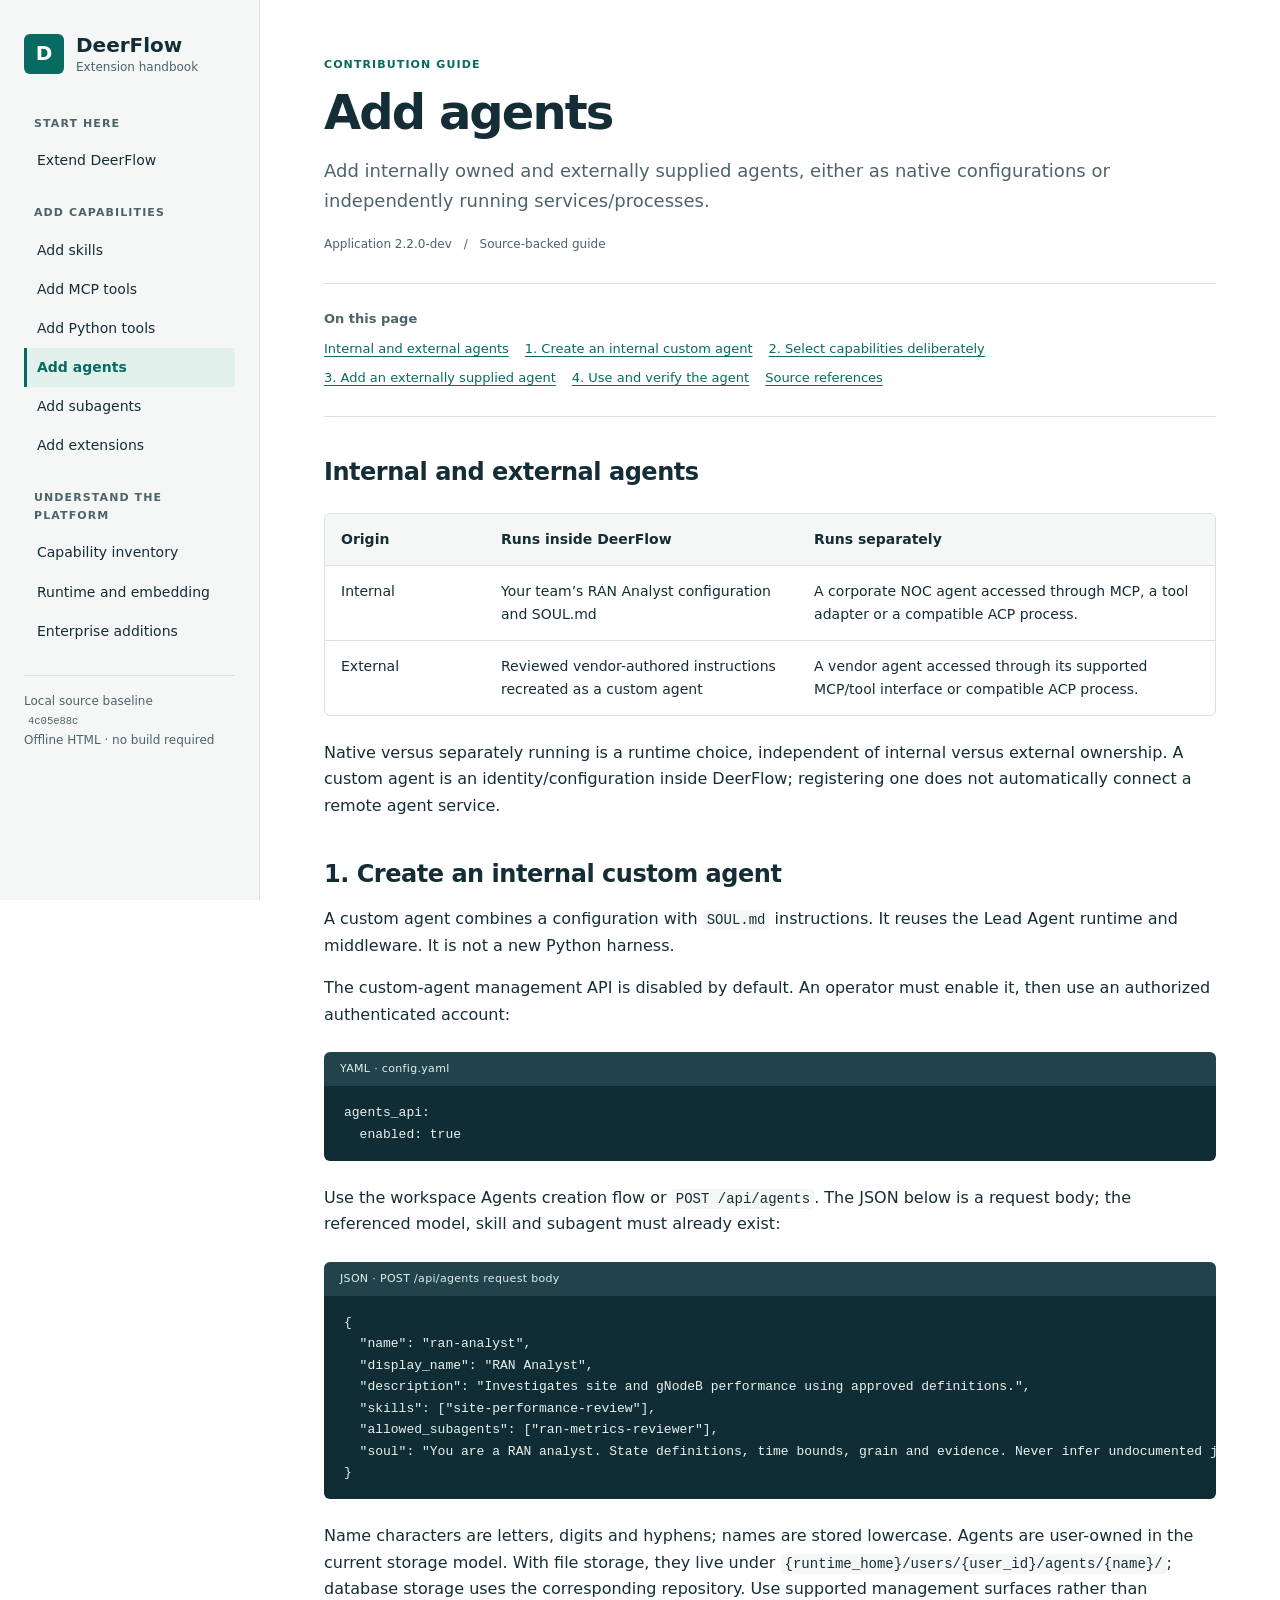
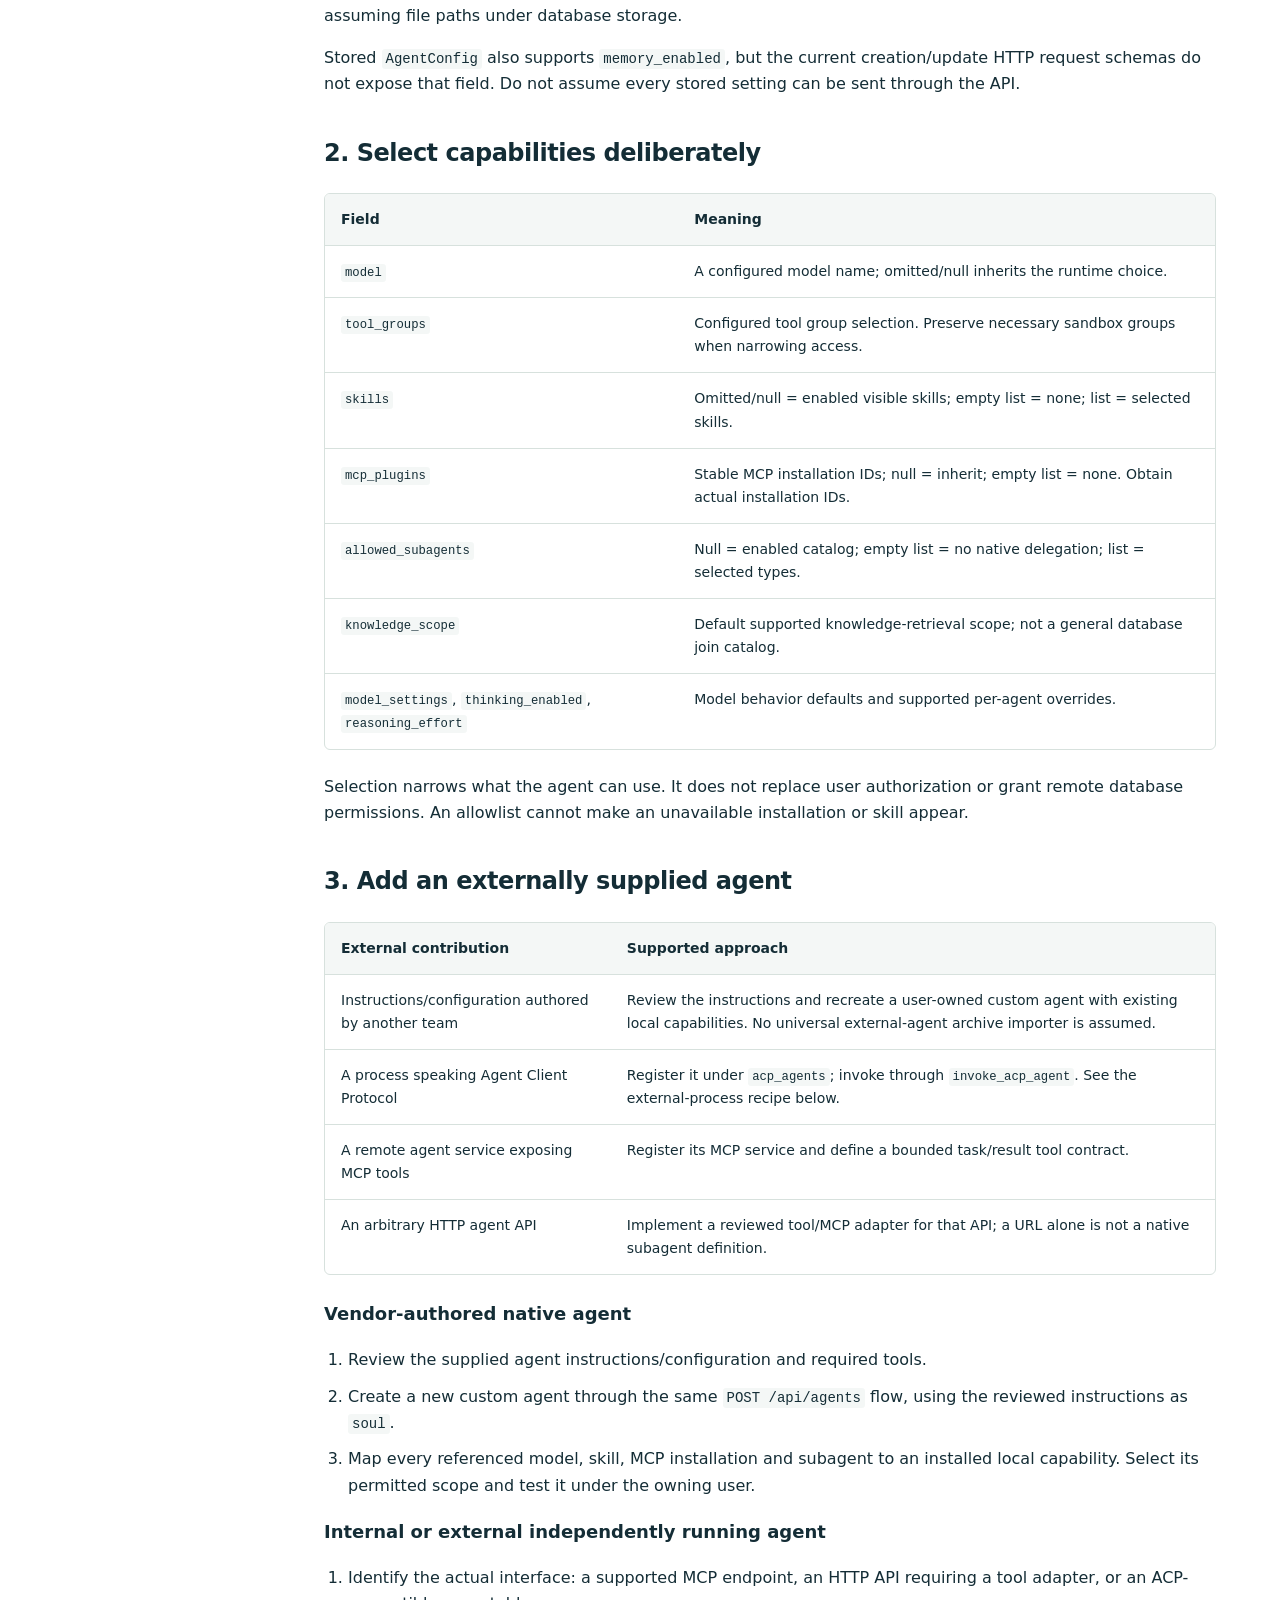
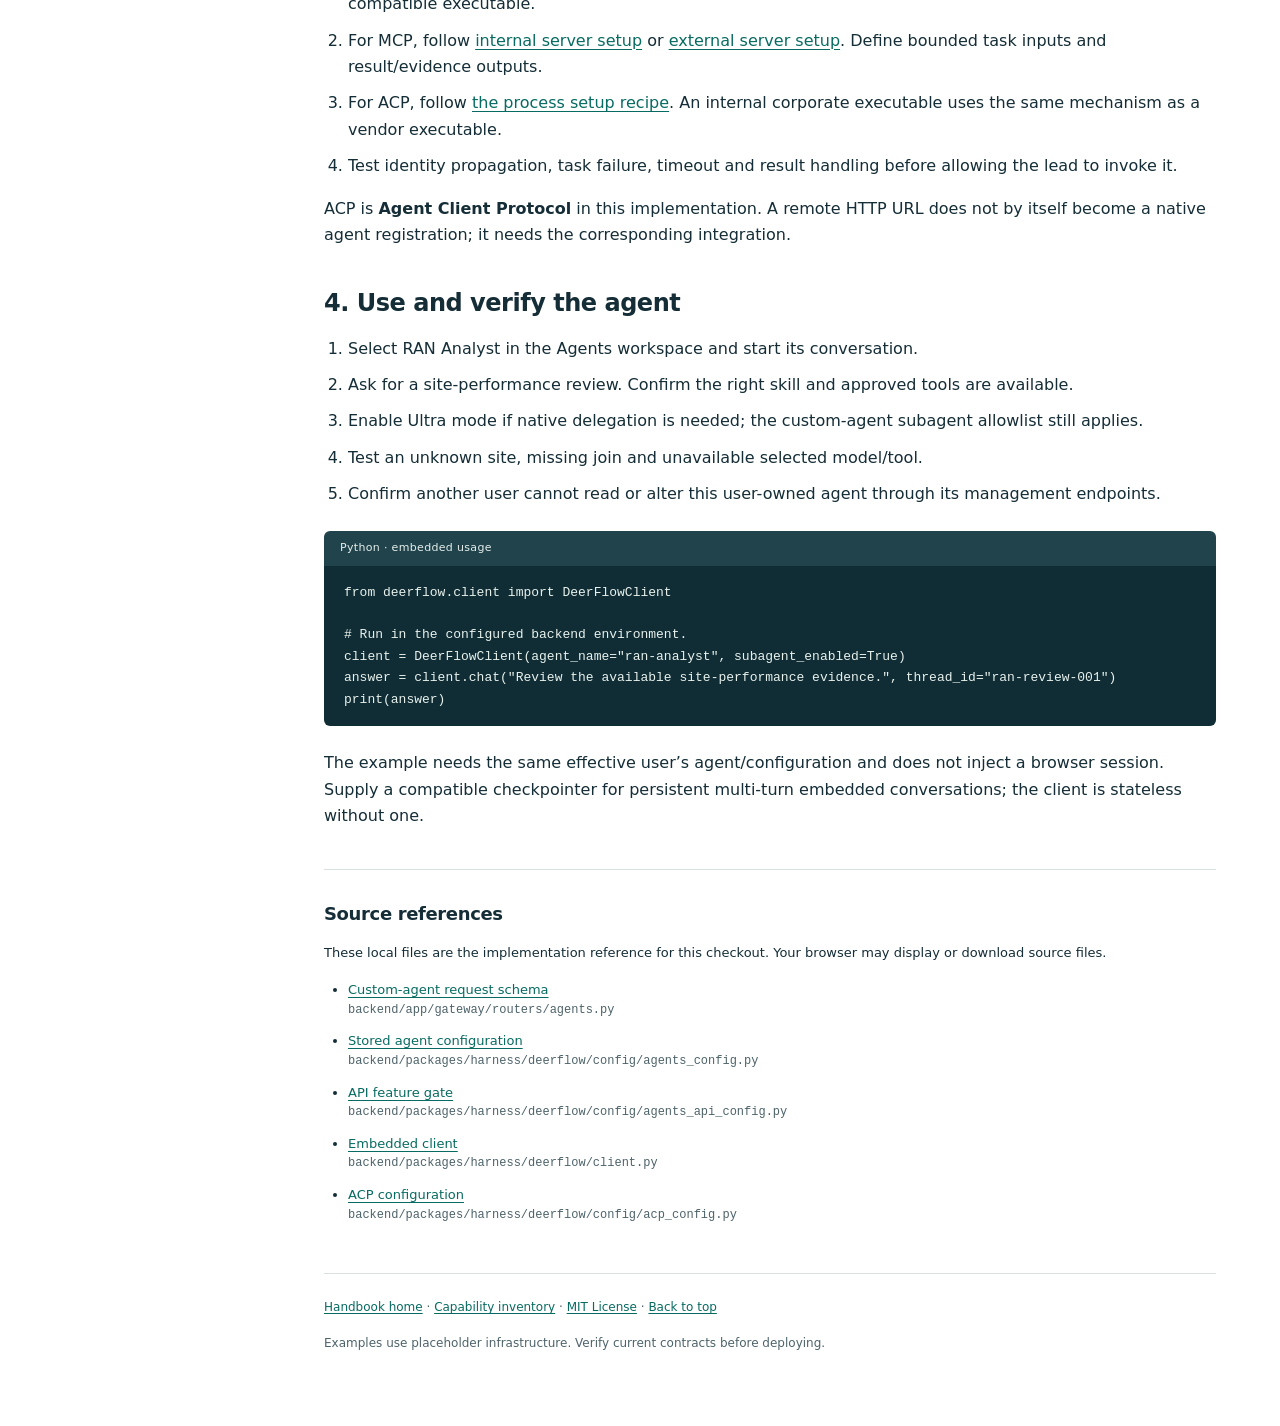
==== docs/adding-agents.html @ e8f8b947 "initial commit" ====
<!doctype html>
<html lang="en">
<head>
  <meta charset="utf-8">
  <meta name="viewport" content="width=device-width, initial-scale=1">
  <meta name="description" content="Add internally owned and externally supplied agents, either as native configurations or independently running services/processes.">
  <title>Add agents · DeerFlow handbook</title>
  <link rel="icon" href="assets/guide-icon.svg" type="image/svg+xml">
  <link rel="stylesheet" href="assets/guide.css">
</head>
<body>
  <a class="skip-link" href="#main">Skip to content</a>
  <aside class="sidebar">
    <a class="brand" href="index.html"><span class="brand-mark" aria-hidden="true">D</span><span>DeerFlow<span class="brand-sub">Extension handbook</span></span></a>
    <nav aria-label="Handbook navigation"><div class="nav-group"><p>Start here</p><a href="index.html">Extend DeerFlow</a></div><div class="nav-group"><p>Add capabilities</p><a href="adding-skills.html">Add skills</a><a href="adding-mcp-tools.html">Add MCP tools</a><a href="adding-tools.html">Add Python tools</a><a href="adding-agents.html" aria-current="page">Add agents</a><a href="adding-subagents.html">Add subagents</a><a href="adding-extensions.html">Add extensions</a></div><div class="nav-group"><p>Understand the platform</p><a href="capabilities.html">Capability inventory</a><a href="capabilities-runtime.html">Runtime and embedding</a><a href="enterprise-fit.html">Enterprise additions</a></div></nav>
    <div class="sidebar-meta">Local source baseline<br><code>4c05e88c</code><br>Offline HTML · no build required</div>
  </aside>
  <main id="main" tabindex="-1">
    <header class="page-header"><p class="eyebrow">Contribution guide</p><h1>Add agents</h1><p class="lede">Add internally owned and externally supplied agents, either as native configurations or independently running services/processes.</p><div class="baseline">Application 2.2.0-dev <span aria-hidden="true">/</span> Source-backed guide</div></header>
    <nav class="toc" aria-label="On this page"><span>On this page</span><a href="#origins">Internal and external agents</a><a href="#internal">1. Create an internal custom agent</a><a href="#selection">2. Select capabilities deliberately</a><a href="#external">3. Add an externally supplied agent</a><a href="#use">4. Use and verify the agent</a><a href="#sources">Source references</a></nav>
    <article><section id="origins"><h2>Internal and external agents</h2><div class="table-wrap" tabindex="0" role="region" aria-label="Reference table"><table><thead><tr><th scope="col">Origin</th><th scope="col">Runs inside DeerFlow</th><th scope="col">Runs separately</th></tr></thead><tbody><tr><td>Internal</td><td>Your team’s RAN Analyst configuration and SOUL.md</td><td>A corporate NOC agent accessed through MCP, a tool adapter or a compatible ACP process.</td></tr><tr><td>External</td><td>Reviewed vendor-authored instructions recreated as a custom agent</td><td>A vendor agent accessed through its supported MCP/tool interface or compatible ACP process.</td></tr></tbody></table></div><p>Native versus separately running is a runtime choice, independent of internal versus external ownership. A custom agent is an identity/configuration inside DeerFlow; registering one does not automatically connect a remote agent service.</p></section>
     <section id="internal"><h2>1. Create an internal custom agent</h2><p>A custom agent combines a configuration with <code>SOUL.md</code> instructions. It reuses the Lead Agent runtime and middleware. It is not a new Python harness.</p><p>The custom-agent management API is disabled by default. An operator must enable it, then use an authorized authenticated account:</p><div class="code-label">YAML · config.yaml</div><pre tabindex="0" role="region" aria-label="Code example"><code data-language="YAML · config.yaml">agents_api:
  enabled: true</code></pre><p>Use the workspace Agents creation flow or <code>POST /api/agents</code>. The JSON below is a request body; the referenced model, skill and subagent must already exist:</p><div class="code-label">JSON · POST /api/agents request body</div><pre tabindex="0" role="region" aria-label="Code example"><code data-language="JSON · POST /api/agents request body">{
  &quot;name&quot;: &quot;ran-analyst&quot;,
  &quot;display_name&quot;: &quot;RAN Analyst&quot;,
  &quot;description&quot;: &quot;Investigates site and gNodeB performance using approved definitions.&quot;,
  &quot;skills&quot;: [&quot;site-performance-review&quot;],
  &quot;allowed_subagents&quot;: [&quot;ran-metrics-reviewer&quot;],
  &quot;soul&quot;: &quot;You are a RAN analyst. State definitions, time bounds, grain and evidence. Never infer undocumented joins.&quot;
}</code></pre><p>Name characters are letters, digits and hyphens; names are stored lowercase. Agents are user-owned in the current storage model. With file storage, they live under <code>{runtime_home}/users/{user_id}/agents/{name}/</code>; database storage uses the corresponding repository. Use supported management surfaces rather than assuming file paths under database storage.</p><p>Stored <code>AgentConfig</code> also supports <code>memory_enabled</code>, but the current creation/update HTTP request schemas do not expose that field. Do not assume every stored setting can be sent through the API.</p></section>
     <section id="selection"><h2>2. Select capabilities deliberately</h2><div class="table-wrap" tabindex="0" role="region" aria-label="Reference table"><table><thead><tr><th scope="col">Field</th><th scope="col">Meaning</th></tr></thead><tbody><tr><td><code>model</code></td><td>A configured model name; omitted/null inherits the runtime choice.</td></tr><tr><td><code>tool_groups</code></td><td>Configured tool group selection. Preserve necessary sandbox groups when narrowing access.</td></tr><tr><td><code>skills</code></td><td>Omitted/null = enabled visible skills; empty list = none; list = selected skills.</td></tr><tr><td><code>mcp_plugins</code></td><td>Stable MCP installation IDs; null = inherit; empty list = none. Obtain actual installation IDs.</td></tr><tr><td><code>allowed_subagents</code></td><td>Null = enabled catalog; empty list = no native delegation; list = selected types.</td></tr><tr><td><code>knowledge_scope</code></td><td>Default supported knowledge-retrieval scope; not a general database join catalog.</td></tr><tr><td><code>model_settings</code>, <code>thinking_enabled</code>, <code>reasoning_effort</code></td><td>Model behavior defaults and supported per-agent overrides.</td></tr></tbody></table></div><p>Selection narrows what the agent can use. It does not replace user authorization or grant remote database permissions. An allowlist cannot make an unavailable installation or skill appear.</p></section>
     <section id="external"><h2>3. Add an externally supplied agent</h2><div class="table-wrap" tabindex="0" role="region" aria-label="Reference table"><table><thead><tr><th scope="col">External contribution</th><th scope="col">Supported approach</th></tr></thead><tbody><tr><td>Instructions/configuration authored by another team</td><td>Review the instructions and recreate a user-owned custom agent with existing local capabilities. No universal external-agent archive importer is assumed.</td></tr><tr><td>A process speaking Agent Client Protocol</td><td>Register it under <code>acp_agents</code>; invoke through <code>invoke_acp_agent</code>. See the external-process recipe below.</td></tr><tr><td>A remote agent service exposing MCP tools</td><td>Register its MCP service and define a bounded task/result tool contract.</td></tr><tr><td>An arbitrary HTTP agent API</td><td>Implement a reviewed tool/MCP adapter for that API; a URL alone is not a native subagent definition.</td></tr></tbody></table></div><h3>Vendor-authored native agent</h3><ol><li>Review the supplied agent instructions/configuration and required tools.</li><li>Create a new custom agent through the same <code>POST /api/agents</code> flow, using the reviewed instructions as <code>soul</code>.</li><li>Map every referenced model, skill, MCP installation and subagent to an installed local capability. Select its permitted scope and test it under the owning user.</li></ol><h3>Internal or external independently running agent</h3><ol><li>Identify the actual interface: a supported MCP endpoint, an HTTP API requiring a tool adapter, or an ACP-compatible executable.</li><li>For MCP, follow <a href="adding-mcp-tools.html#connect">internal server setup</a> or <a href="adding-mcp-tools.html#external">external server setup</a>. Define bounded task inputs and result/evidence outputs.</li><li>For ACP, follow <a href="adding-subagents.html#external">the process setup recipe</a>. An internal corporate executable uses the same mechanism as a vendor executable.</li><li>Test identity propagation, task failure, timeout and result handling before allowing the lead to invoke it.</li></ol><p>ACP is <strong>Agent Client Protocol</strong> in this implementation. A remote HTTP URL does not by itself become a native agent registration; it needs the corresponding integration.</p></section>
     <section id="use"><h2>4. Use and verify the agent</h2><ol><li>Select RAN Analyst in the Agents workspace and start its conversation.</li><li>Ask for a site-performance review. Confirm the right skill and approved tools are available.</li><li>Enable Ultra mode if native delegation is needed; the custom-agent subagent allowlist still applies.</li><li>Test an unknown site, missing join and unavailable selected model/tool.</li><li>Confirm another user cannot read or alter this user-owned agent through its management endpoints.</li></ol><div class="code-label">Python · embedded usage</div><pre tabindex="0" role="region" aria-label="Code example"><code data-language="Python · embedded usage">from deerflow.client import DeerFlowClient

# Run in the configured backend environment.
client = DeerFlowClient(agent_name=&quot;ran-analyst&quot;, subagent_enabled=True)
answer = client.chat(&quot;Review the available site-performance evidence.&quot;, thread_id=&quot;ran-review-001&quot;)
print(answer)</code></pre><p>The example needs the same effective user’s agent/configuration and does not inject a browser session. Supply a compatible checkpointer for persistent multi-turn embedded conversations; the client is stateless without one.</p></section><section id="sources" class="sources"><h2>Source references</h2><p>These local files are the implementation reference for this checkout. Your browser may display or download source files.</p><ul><li><a href="../backend/app/gateway/routers/agents.py">Custom-agent request schema</a> <span class="source-path">backend/app/gateway/routers/agents.py</span></li><li><a href="../backend/packages/harness/deerflow/config/agents_config.py">Stored agent configuration</a> <span class="source-path">backend/packages/harness/deerflow/config/agents_config.py</span></li><li><a href="../backend/packages/harness/deerflow/config/agents_api_config.py">API feature gate</a> <span class="source-path">backend/packages/harness/deerflow/config/agents_api_config.py</span></li><li><a href="../backend/packages/harness/deerflow/client.py">Embedded client</a> <span class="source-path">backend/packages/harness/deerflow/client.py</span></li><li><a href="../backend/packages/harness/deerflow/config/acp_config.py">ACP configuration</a> <span class="source-path">backend/packages/harness/deerflow/config/acp_config.py</span></li></ul></section></article>
    <footer><p><a href="index.html">Handbook home</a> · <a href="capabilities.html">Capability inventory</a> · <a href="LICENSE">MIT License</a> · <a href="#main">Back to top</a></p><p>Examples use placeholder infrastructure. Verify current contracts before deploying.</p></footer>
  </main>
</body>
</html>
---- docs/assets/guide.css ----
:root {
  --ink: #142d36;
  --muted: #4d636a;
  --accent: #076b61;
  --accent-soft: #e3f1ed;
  --paper: #fff;
  --surface: #f4f7f6;
  --line: #d7e1dd;
  --code: #102c35;
  color-scheme: light;
  font-family: "Segoe UI", system-ui, sans-serif;
  font-size: 16px;
  line-height: 1.65;
  color: var(--ink);
  background: var(--paper);
}
* { box-sizing: border-box; }
body { margin: 0; }
a { color: var(--accent); text-underline-offset: .2em; }
a:hover { text-decoration-thickness: 2px; }
a:focus-visible, summary:focus-visible, .table-wrap:focus-visible, pre:focus-visible {
  outline: 3px solid var(--accent);
  outline-offset: 4px;
}
.skip-link {
  position: fixed;
  top: .5rem;
  left: .5rem;
  padding: .5rem 1rem;
  background: var(--paper);
  z-index: 5;
  transform: translateY(-180%);
}
.skip-link:focus { transform: translateY(0); }
.sidebar {
  width: 260px;
  position: fixed;
  inset: 0 auto 0 0;
  overflow-y: auto;
  border-right: 1px solid var(--line);
  padding: 2rem 1.5rem;
  background: var(--surface);
}
.brand {
  display: flex;
  align-items: center;
  gap: .75rem;
  color: var(--ink);
  text-decoration: none;
  font-size: 1.25rem;
  font-weight: 700;
  line-height: 1.35;
  margin-bottom: 2.5rem;
}
.brand-mark {
  background: var(--accent);
  color: white;
  display: grid;
  place-items: center;
  width: 2.5rem;
  height: 2.5rem;
  border-radius: .375rem;
}
.brand-sub { display: block; color: var(--muted); font-size: .75rem; font-weight: 400; }
.nav-group { margin-bottom: 1.5rem; }
.nav-group p, .eyebrow {
  font-size: .6875rem;
  text-transform: uppercase;
  letter-spacing: .1em;
  font-weight: 700;
}
.nav-group p { margin: 0 0 .5rem .625rem; color: var(--muted); }
.nav-group a {
  display: block;
  text-decoration: none;
  color: var(--ink);
  font-size: .875rem;
  padding: .5rem .625rem;
  border-left: 3px solid transparent;
}
.nav-group a:hover { background: var(--accent-soft); }
.nav-group a[aria-current="page"] { background: var(--accent-soft); border-color: var(--accent); color: var(--accent); font-weight: 650; }
.sidebar-meta { border-top: 1px solid var(--line); padding-top: 1rem; color: var(--muted); font-size: .75rem; }
main { margin-left: 260px; padding: 3.5rem clamp(1.5rem, 5vw, 5rem); max-width: 1360px; }
.page-header { border-bottom: 1px solid var(--line); padding-bottom: 1.75rem; margin-bottom: 1.5rem; }
.eyebrow { color: var(--accent); margin: 0 0 .75rem; }
h1 { font-size: clamp(2rem, 4vw, 3rem); letter-spacing: -.04em; line-height: 1.12; margin: 0 0 1rem; font-weight: 700; }
.lede { color: var(--muted); font-size: 1.125rem; max-width: 52rem; margin: 0; }
.baseline { margin-top: 1.25rem; font-size: .75rem; color: var(--muted); }
.baseline span { padding: 0 .5rem; }
.toc { display: flex; flex-wrap: wrap; gap: .5rem 1rem; font-size: .8125rem; padding: 0 0 1.75rem; border-bottom: 1px solid var(--line); }
.toc > span { width: 100%; color: var(--muted); font-weight: 600; }
article { max-width: 64rem; }
section { margin: 2.5rem 0; scroll-margin-top: 1rem; }
h2 { font-size: 1.5rem; line-height: 1.3; letter-spacing: -.02em; margin: 0 0 1rem; }
h3 { font-size: 1.125rem; }
p { margin: 0 0 1rem; }
li { margin-bottom: .625rem; }
ol, ul { padding-left: 1.5rem; }
code { font-family: Consolas, "SFMono-Regular", monospace; font-size: .875em; background: var(--surface); padding: .125rem .25rem; border-radius: .2rem; overflow-wrap: anywhere; }
.code-label { font-size: .6875rem; letter-spacing: .03em; background: #20434c; color: #e6eeeb; padding: .5rem 1rem; margin-top: 1.5rem; border-radius: .375rem .375rem 0 0; }
pre { background: var(--code); color: #e8f2ed; padding: 1rem 1.25rem; overflow: auto; margin: 0 0 1.5rem; border-radius: 0 0 .375rem .375rem; font-size: .8125rem; line-height: 1.65; tab-size: 4; }
pre code { background: none; padding: 0; border-radius: 0; font-size: inherit; overflow-wrap: normal; }
.table-wrap { overflow-x: auto; max-width: 100%; margin: 1.5rem 0; border: 1px solid var(--line); border-radius: .375rem; }
table { width: 100%; border-collapse: collapse; font-size: .875rem; text-align: left; }
th, td { padding: .875rem 1rem; vertical-align: top; border-bottom: 1px solid var(--line); overflow-wrap: anywhere; }
th { background: var(--surface); font-weight: 650; }
tr:last-child td { border-bottom: none; }
td:first-child { min-width: 10rem; }
.note { border-left: 4px solid var(--accent); background: var(--accent-soft); padding: 1rem 1.25rem; margin: 1.5rem 0; font-size: .9375rem; }
.note strong { display: block; margin-bottom: .25rem; }
.status { display: inline-block; padding: .25rem .625rem; font-size: .75rem; color: var(--accent); background: var(--accent-soft); font-weight: 650; border-radius: .25rem; margin-bottom: 1rem; }
details { border: 1px solid var(--line); border-radius: .375rem; padding: 1rem 1.25rem; margin: 1.5rem 0; }
summary { cursor: pointer; color: var(--accent); font-weight: 650; }
details[open] summary { margin-bottom: 1rem; }
.reading-list { border-top: 1px solid var(--line); }
.reading-list a { display: block; border-bottom: 1px solid var(--line); padding: 1rem 0; text-decoration: none; }
.reading-list strong { display: block; }
.reading-list span { display: block; color: var(--muted); font-size: .875rem; }
.flow { list-style: decimal-leading-zero; }
.flow li { padding: .75rem .5rem; border-bottom: 1px solid var(--line); }
.flow strong, .flow span { display: block; }
.flow span { color: var(--muted); }
blockquote { font-size: 1.125rem; margin: 1.5rem 0; padding: 1rem 1.25rem; border-left: 4px solid var(--accent); background: var(--surface); }
.sources { border-top: 1px solid var(--line); padding-top: 2rem; }
.sources h2 { font-size: 1.125rem; }
.sources p, .sources ul { font-size: .8125rem; }
.source-path { display: block; color: var(--muted); font-family: Consolas, monospace; font-size: .75rem; overflow-wrap: anywhere; }
footer { border-top: 1px solid var(--line); margin-top: 3rem; padding-top: 1.5rem; font-size: .75rem; color: var(--muted); }
@media (max-width: 800px) {
  .sidebar { position: static; width: auto; border-right: 0; border-bottom: 1px solid var(--line); padding: 1rem 1.25rem; }
  .brand { margin-bottom: 1rem; }
  .sidebar nav { display: grid; grid-template-columns: repeat(2, minmax(0, 1fr)); gap: .75rem; }
  .nav-group { margin-bottom: 0; }
  .nav-group:first-child { grid-column: 1 / -1; }
  .nav-group a { padding: .5rem; }
  .sidebar-meta { display: none; }
  main { margin-left: 0; padding: 2rem 1.25rem; }
  .toc { gap: .625rem 1rem; }
  th, td { padding: .75rem; }
}
@media print {
  .sidebar, .skip-link, .toc, footer { display: none; }
  main { margin: 0; padding: 0; max-width: none; }
  a { color: inherit; }
  pre { white-space: pre-wrap; overflow: visible; color: #142d36; background: #f4f7f6; }
  .code-label { color: #142d36; background: #e3f1ed; }
  .table-wrap { overflow: visible; }
  h2 { break-after: avoid; }
}
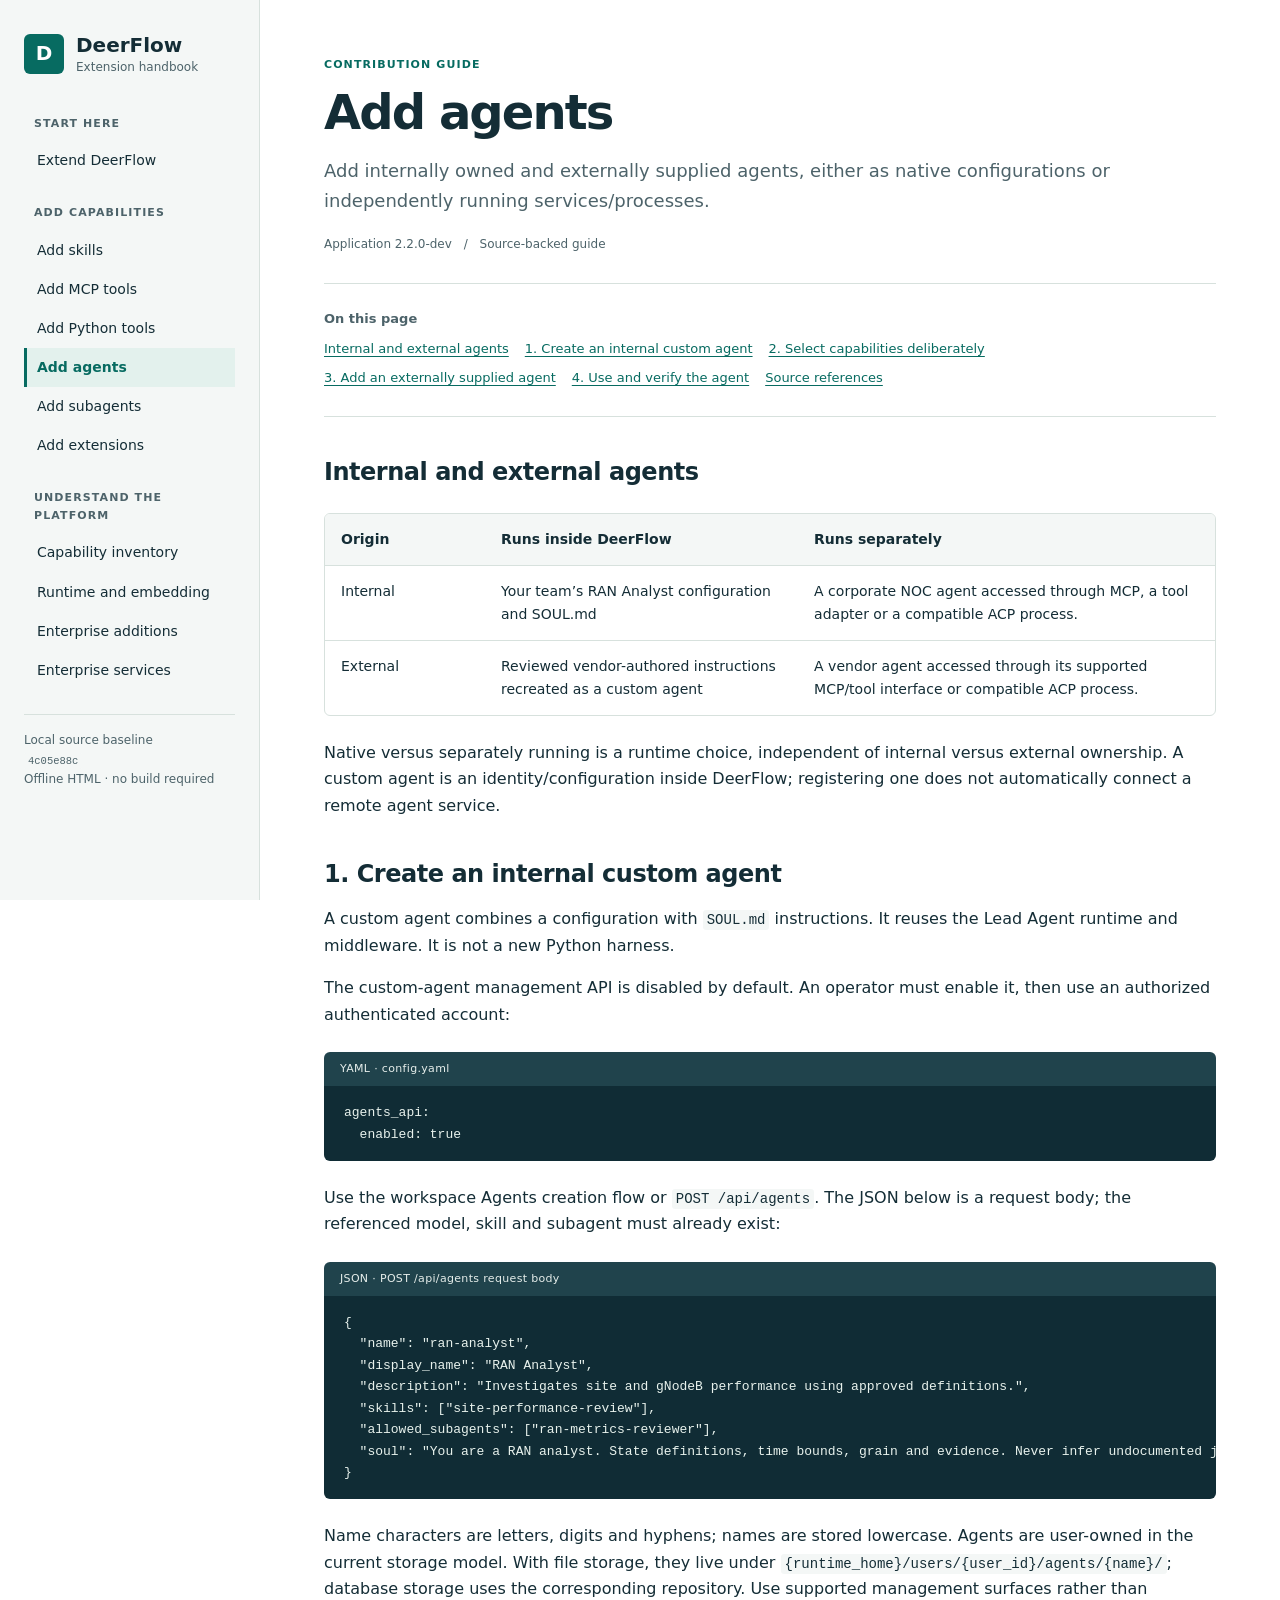
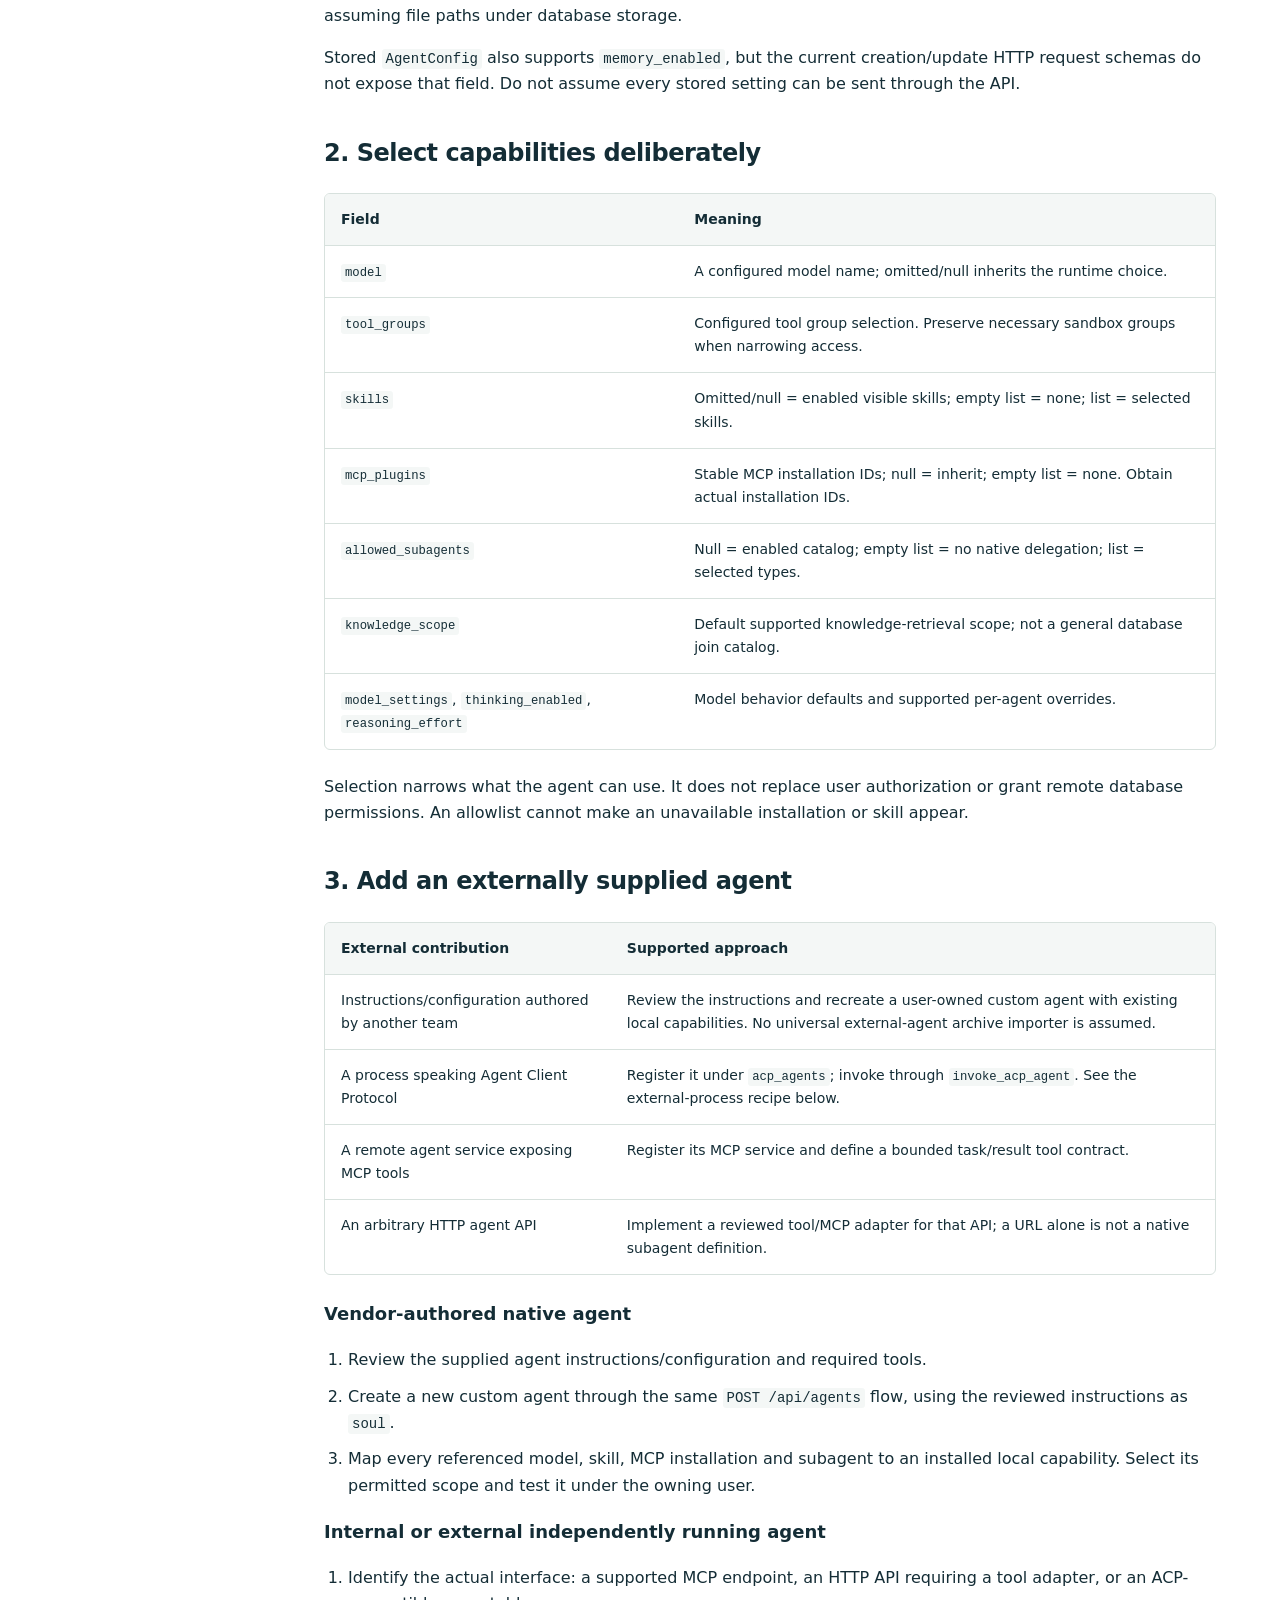
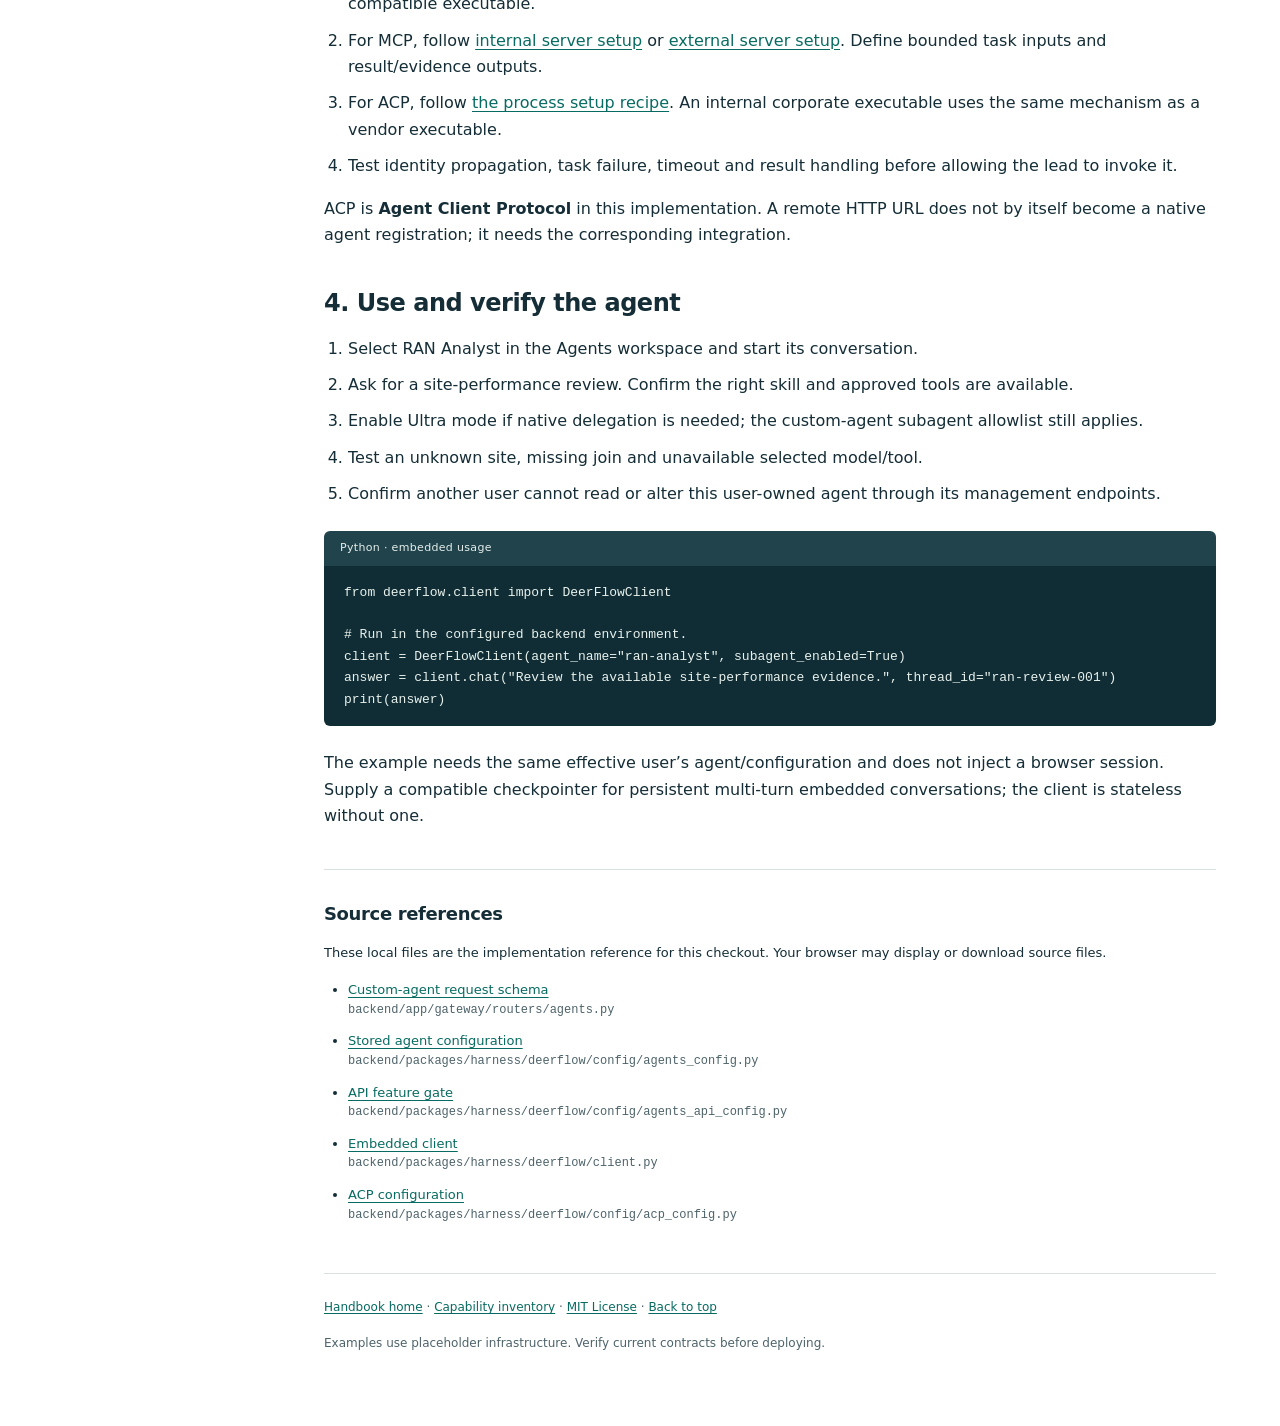
==== commit 8192d019: "cap" ====
--- a/docs/adding-agents.html
+++ b/docs/adding-agents.html
@@ -12,7 +12,7 @@
   <a class="skip-link" href="#main">Skip to content</a>
   <aside class="sidebar">
     <a class="brand" href="index.html"><span class="brand-mark" aria-hidden="true">D</span><span>DeerFlow<span class="brand-sub">Extension handbook</span></span></a>
-    <nav aria-label="Handbook navigation"><div class="nav-group"><p>Start here</p><a href="index.html">Extend DeerFlow</a></div><div class="nav-group"><p>Add capabilities</p><a href="adding-skills.html">Add skills</a><a href="adding-mcp-tools.html">Add MCP tools</a><a href="adding-tools.html">Add Python tools</a><a href="adding-agents.html" aria-current="page">Add agents</a><a href="adding-subagents.html">Add subagents</a><a href="adding-extensions.html">Add extensions</a></div><div class="nav-group"><p>Understand the platform</p><a href="capabilities.html">Capability inventory</a><a href="capabilities-runtime.html">Runtime and embedding</a><a href="enterprise-fit.html">Enterprise additions</a></div></nav>
+    <nav aria-label="Handbook navigation"><div class="nav-group"><p>Start here</p><a href="index.html">Extend DeerFlow</a></div><div class="nav-group"><p>Add capabilities</p><a href="adding-skills.html">Add skills</a><a href="adding-mcp-tools.html">Add MCP tools</a><a href="adding-tools.html">Add Python tools</a><a href="adding-agents.html" aria-current="page">Add agents</a><a href="adding-subagents.html">Add subagents</a><a href="adding-extensions.html">Add extensions</a></div><div class="nav-group"><p>Understand the platform</p><a href="capabilities.html">Capability inventory</a><a href="capabilities-runtime.html">Runtime and embedding</a><a href="enterprise-fit.html">Enterprise additions</a><a href="enterprise-services.html">Enterprise services</a></div></nav>
     <div class="sidebar-meta">Local source baseline<br><code>4c05e88c</code><br>Offline HTML · no build required</div>
   </aside>
   <main id="main" tabindex="-1">
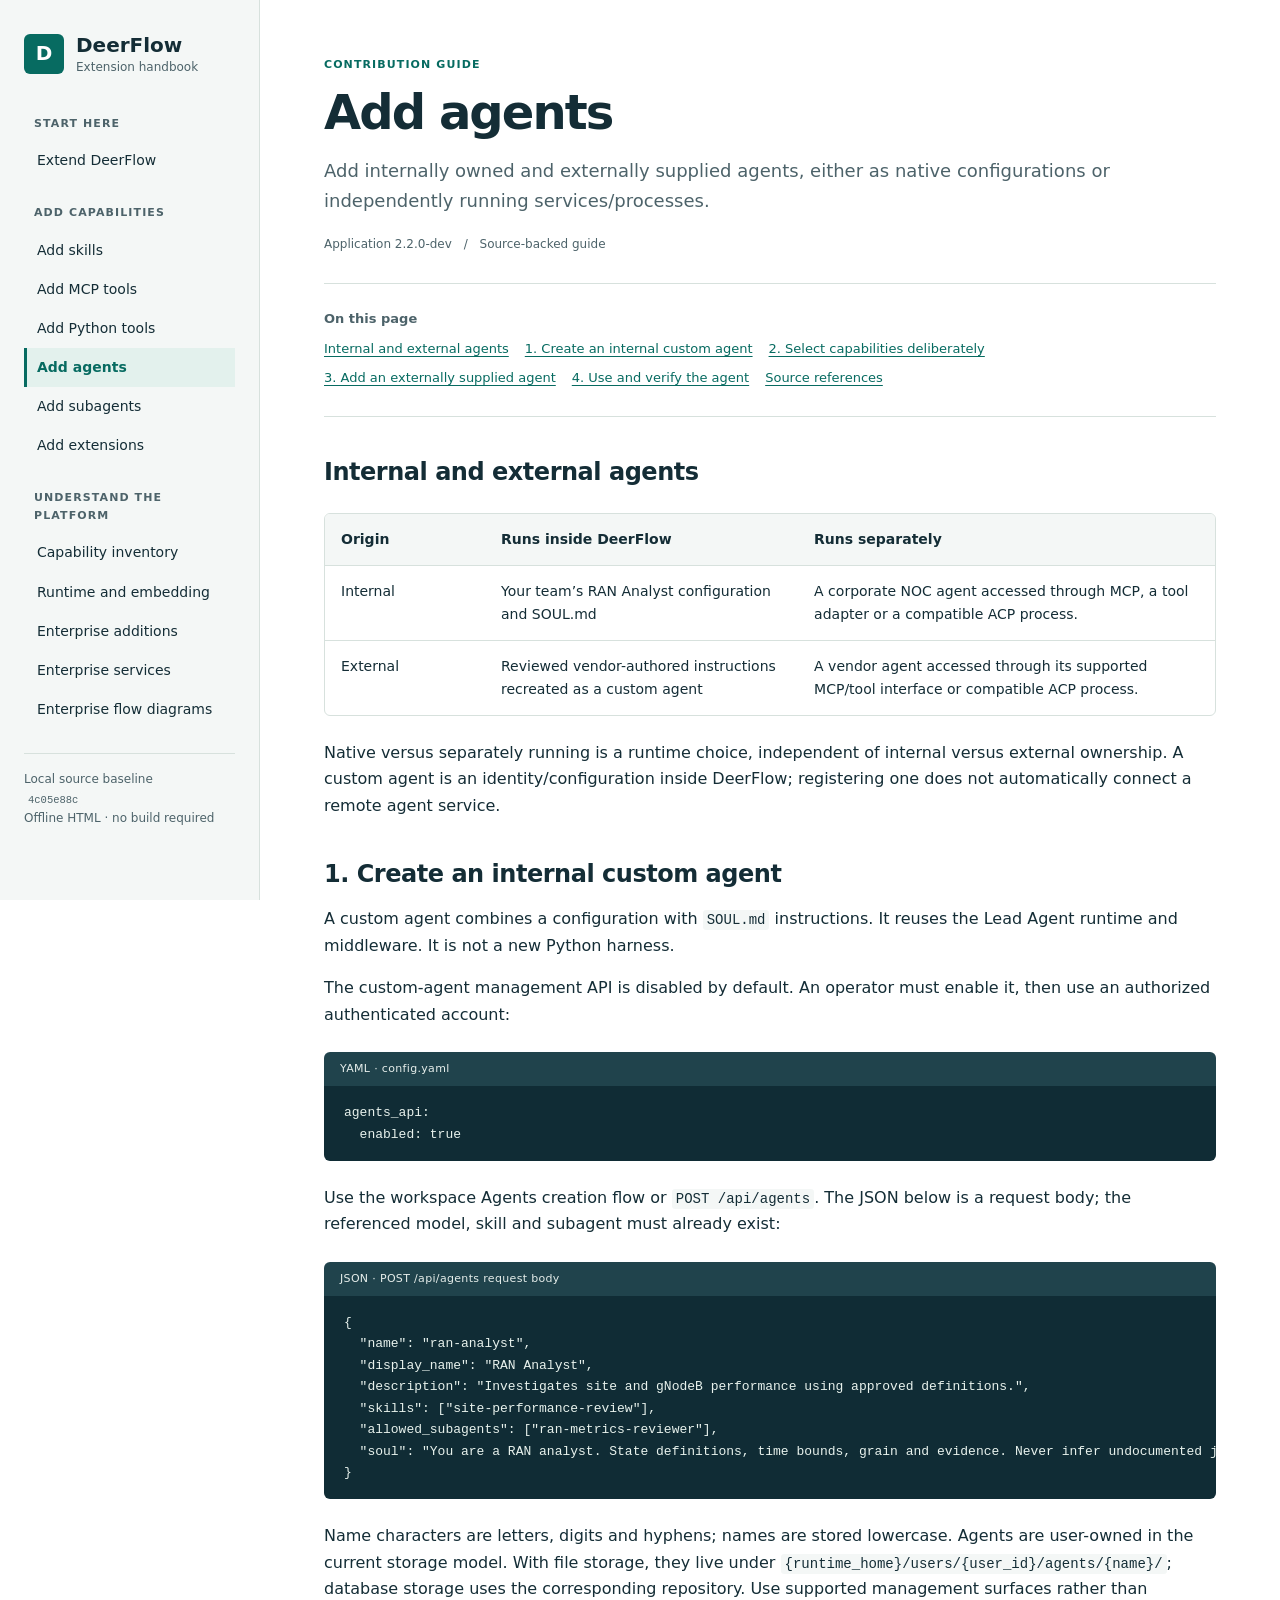
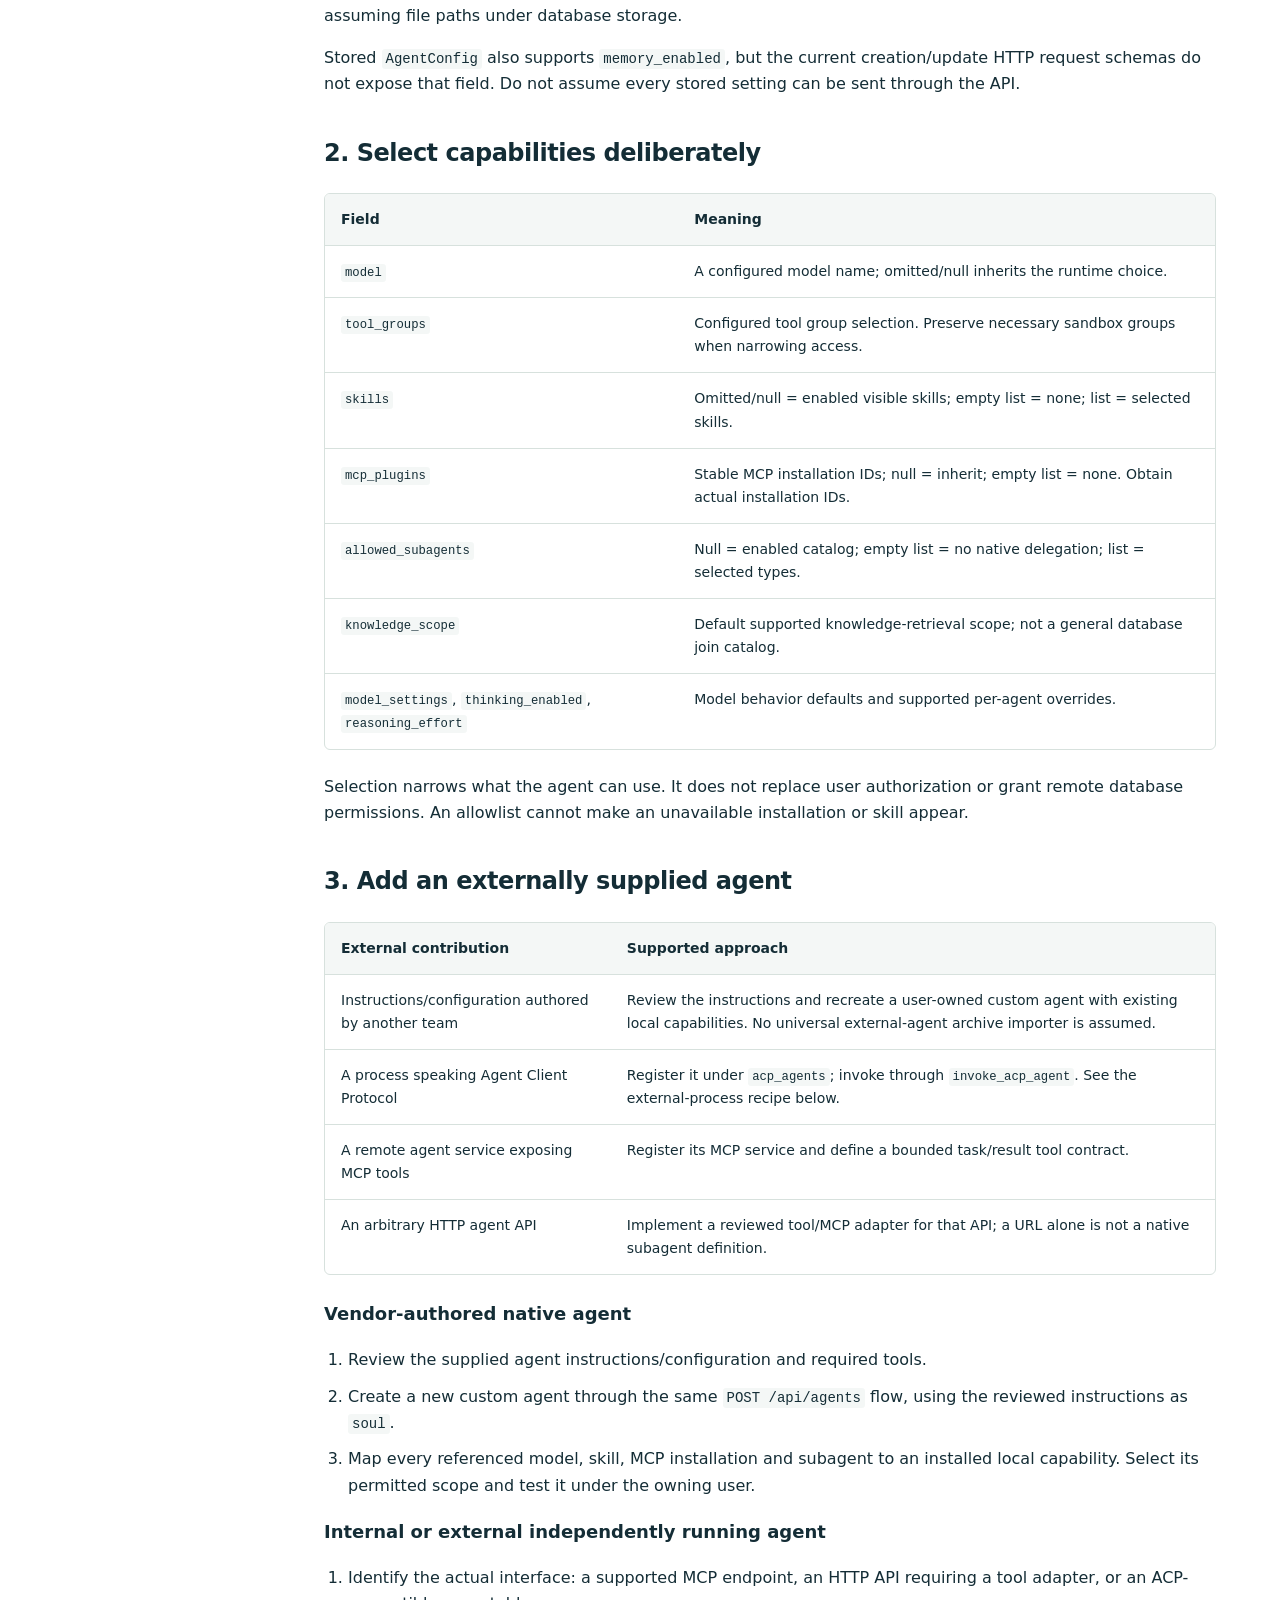
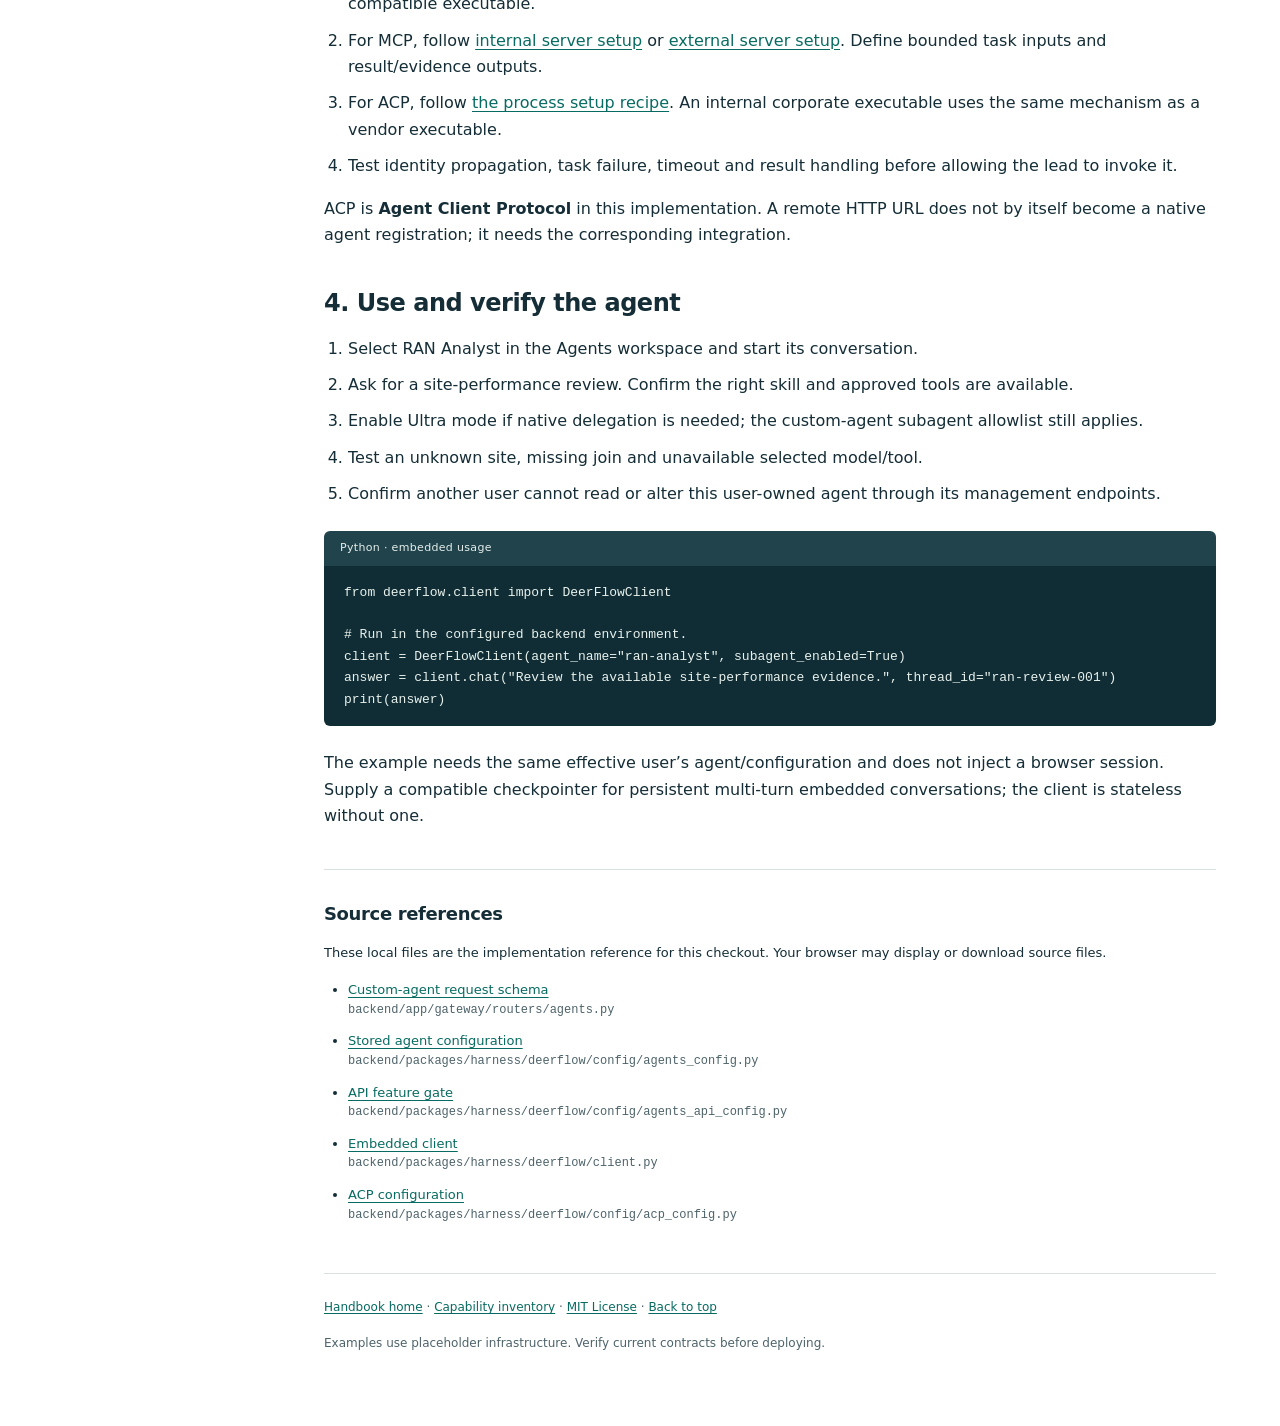
==== commit b2e835b6: "cap" ====
--- a/docs/adding-agents.html
+++ b/docs/adding-agents.html
@@ -12,7 +12,7 @@
   <a class="skip-link" href="#main">Skip to content</a>
   <aside class="sidebar">
     <a class="brand" href="index.html"><span class="brand-mark" aria-hidden="true">D</span><span>DeerFlow<span class="brand-sub">Extension handbook</span></span></a>
-    <nav aria-label="Handbook navigation"><div class="nav-group"><p>Start here</p><a href="index.html">Extend DeerFlow</a></div><div class="nav-group"><p>Add capabilities</p><a href="adding-skills.html">Add skills</a><a href="adding-mcp-tools.html">Add MCP tools</a><a href="adding-tools.html">Add Python tools</a><a href="adding-agents.html" aria-current="page">Add agents</a><a href="adding-subagents.html">Add subagents</a><a href="adding-extensions.html">Add extensions</a></div><div class="nav-group"><p>Understand the platform</p><a href="capabilities.html">Capability inventory</a><a href="capabilities-runtime.html">Runtime and embedding</a><a href="enterprise-fit.html">Enterprise additions</a><a href="enterprise-services.html">Enterprise services</a></div></nav>
+    <nav aria-label="Handbook navigation"><div class="nav-group"><p>Start here</p><a href="index.html">Extend DeerFlow</a></div><div class="nav-group"><p>Add capabilities</p><a href="adding-skills.html">Add skills</a><a href="adding-mcp-tools.html">Add MCP tools</a><a href="adding-tools.html">Add Python tools</a><a href="adding-agents.html" aria-current="page">Add agents</a><a href="adding-subagents.html">Add subagents</a><a href="adding-extensions.html">Add extensions</a></div><div class="nav-group"><p>Understand the platform</p><a href="capabilities.html">Capability inventory</a><a href="capabilities-runtime.html">Runtime and embedding</a><a href="enterprise-fit.html">Enterprise additions</a><a href="enterprise-services.html">Enterprise services</a><a href="enterprise-flow.html">Enterprise flow diagrams</a></div></nav>
     <div class="sidebar-meta">Local source baseline<br><code>4c05e88c</code><br>Offline HTML · no build required</div>
   </aside>
   <main id="main" tabindex="-1">
